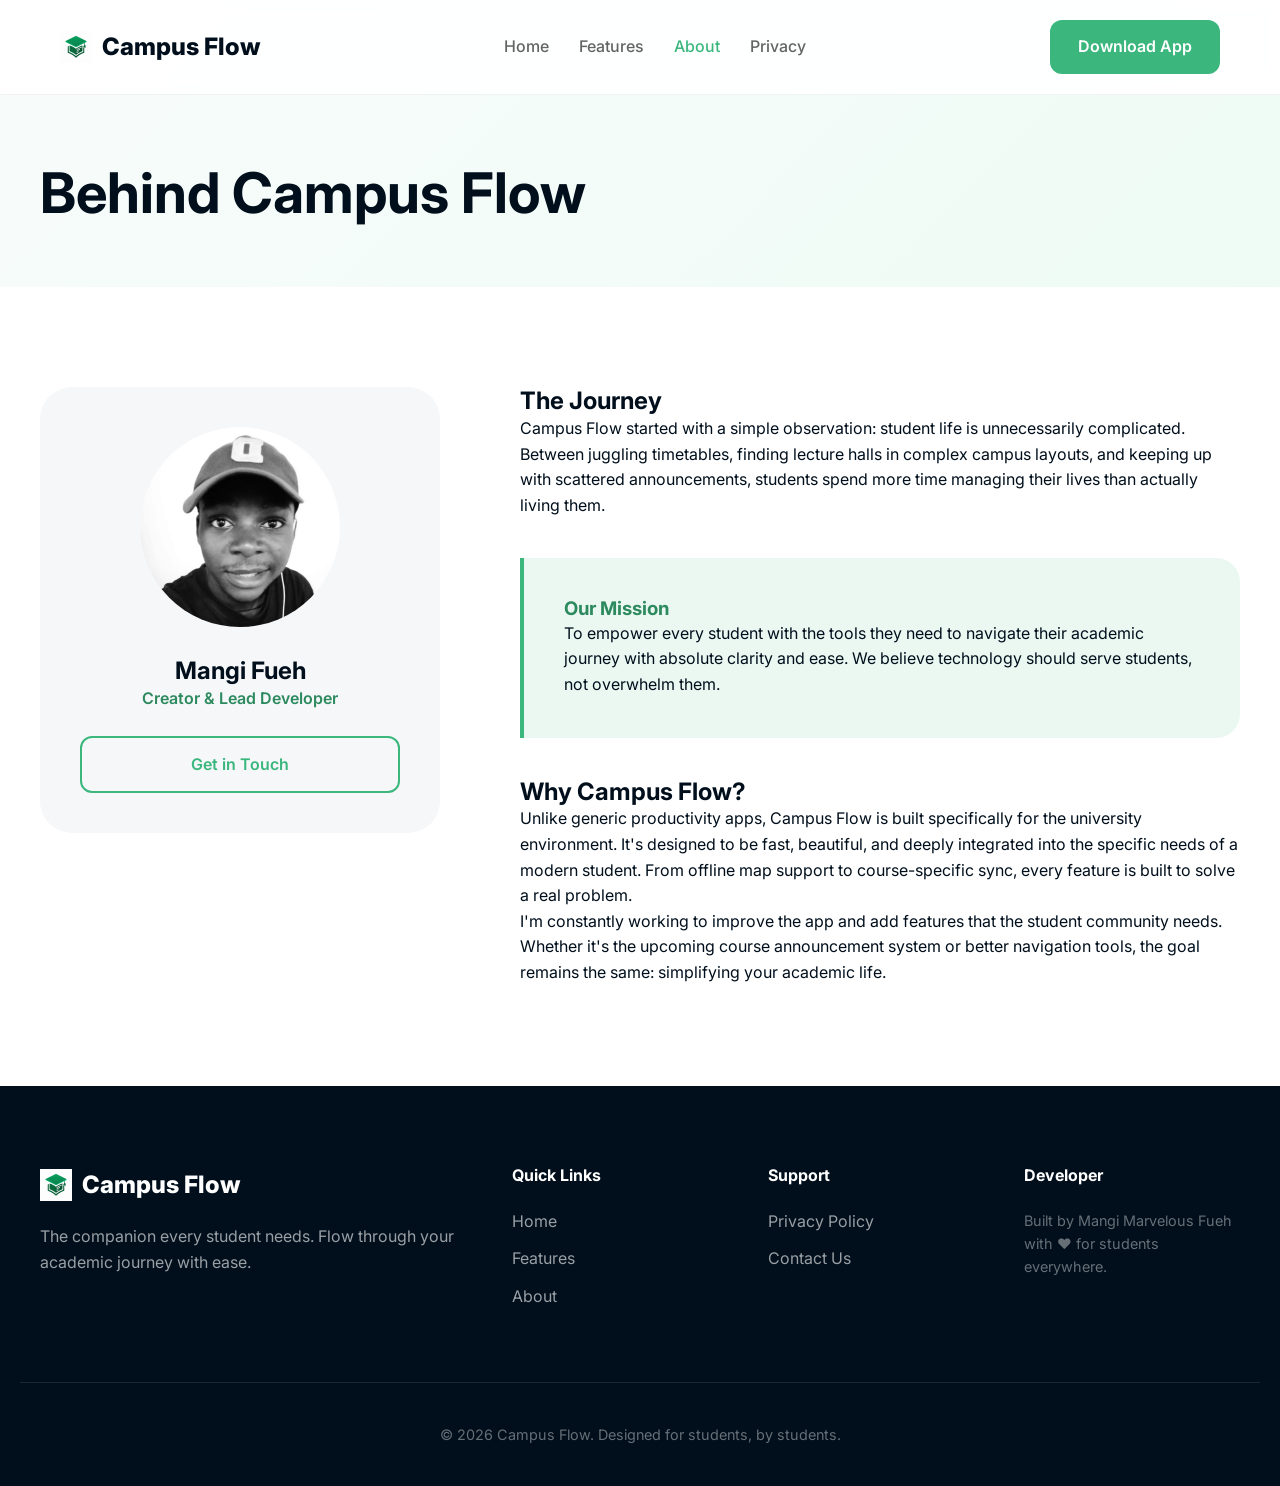
==== about.html @ a7f6c201 "Base Design for campus flow website" ====
<!DOCTYPE html>
<html lang="en">

<head>
    <meta charset="UTF-8">
    <meta name="viewport" content="width=device-width, initial-scale=1.0">
    <title>About Me | Campus Flow</title>
    <link rel="preconnect" href="https://fonts.googleapis.com">
    <link rel="preconnect" href="https://fonts.gstatic.com" crossorigin>
    <link href="https://fonts.googleapis.com/css2?family=Inter:wght@300;400;500;600;700;800&display=swap"
        rel="stylesheet">
    <link rel="stylesheet" href="css/style.css">
    <style>
        .about-grid {
            display: grid;
            grid-template-columns: 400px 1fr;
            gap: 80px;
            align-items: start;
        }

        .profile-card {
            background: var(--light-grey);
            padding: 40px;
            border-radius: 32px;
            text-align: center;
        }

        .profile-img {
            width: 200px;
            height: 200px;
            border-radius: 100px;
            background: var(--primary);
            margin: 0 auto 30px;
            overflow: hidden;
            display: flex;
            align-items: center;
            justify-content: center;
            font-size: 5rem;
            color: white;
        }

        .mission-box {
            padding: 40px;
            border-left: 4px solid var(--primary);
            background: var(--primary-light);
            border-radius: 0 24px 24px 0;
            margin: 40px 0;
        }

        @media (max-width: 968px) {
            .about-grid {
                grid-template-columns: 1fr;
                gap: 40px;
            }
        }
    </style>
</head>

<body>
    <nav class="nav">
        <div class="nav-container">
            <a href="index.html" class="logo">
                <img src="assets/img/logo.png" alt="Campus Flow Logo">
                <span>Campus Flow</span>
            </a>
            <div class="nav-links">
                <a href="index.html">Home</a>
                <a href="features.html">Features</a>
                <a href="about.html" class="active">About</a>
                <a href="privacy.html">Privacy</a>
            </div>
            <a href="#" class="btn btn-primary">Download App</a>
        </div>
    </nav>

    <header
        style="padding-top: 160px; padding-bottom: 60px; background: linear-gradient(135deg, #f8fcfb 0%, #eefbf5 100%);">
        <div class="container">
            <h1 style="font-size: 3.5rem;">Behind Campus Flow</h1>
        </div>
    </header>

    <section>
        <div class="container">
            <div class="about-grid">
                <div class="profile-card">
                    <div class="profile-img"><img src="assets/img/me.png" alt="Founder Picture"></div>
                    <h2>Mangi Fueh</h2>
                    <p style="color: var(--primary-dark); font-weight: 600;">Creator & Lead Developer</p>
                    <div style="margin-top: 24px;">
                        <a href="mailto:fuehmangi410@gmail.com" class="btn btn-outline" style="width: 100%;">Get in
                            Touch</a>
                    </div>
                </div>
                <div class="about-content">
                    <h2>The Journey</h2>
                    <p>Campus Flow started with a simple observation: student life is unnecessarily complicated. Between
                        juggling timetables, finding lecture halls in complex campus layouts, and keeping up with
                        scattered announcements, students spend more time managing their lives than actually living
                        them.</p>

                    <div class="mission-box">
                        <h3 style="margin-top: 0; color: var(--primary-dark);">Our Mission</h3>
                        <p style="margin-bottom: 0;">To empower every student with the tools they need to navigate their
                            academic journey with absolute clarity and ease. We believe technology should serve
                            students, not overwhelm them.</p>
                    </div>

                    <h2>Why Campus Flow?</h2>
                    <p>Unlike generic productivity apps, Campus Flow is built specifically for the university
                        environment. It's designed to be fast, beautiful, and deeply integrated into the specific needs
                        of a modern student. From offline map support to course-specific sync, every feature is built to
                        solve a real problem.</p>

                    <p>I'm constantly working to improve the app and add features that the student community needs.
                        Whether it's the upcoming course announcement system or better navigation tools, the goal
                        remains the same: simplifying your academic life.</p>
                </div>
            </div>
        </div>
    </section>

    <footer class="footer">
        <div class="container footer-grid">
            <div class="footer-about">
                <a href="index.html" class="logo" style="color: white;">
                    <img src="assets/img/logo.png" alt="Campus Flow Logo">
                    <span>Campus Flow</span>
                </a>
                <p>The companion every student needs. Flow through your academic journey with ease.</p>
            </div>
            <div class="footer-links">
                <h4>Quick Links</h4>
                <ul>
                    <li><a href="index.html">Home</a></li>
                    <li><a href="features.html">Features</a></li>
                    <li><a href="about.html">About</a></li>
                </ul>
            </div>
            <div class="footer-links">
                <h4>Support</h4>
                <ul>
                    <li><a href="privacy.html">Privacy Policy</a></li>
                    <li><a href="mailto:fuehmangi410@gmail.com">Contact Us</a></li>
                </ul>
            </div>
            <div class="footer-links">
                <h4>Developer</h4>
                <p style="color: rgba(255,255,255,0.4); font-size: 0.9rem;">Built by Mangi Marvelous Fueh with ❤️ for
                    students
                    everywhere.</p>
            </div>
        </div>
        <div class="footer-bottom">
            <p>&copy; 2026 Campus Flow. Designed for students, by students.</p>
        </div>
    </footer>
    <script src="js/main.js"></script>
</body>

</html>
---- css/style.css ----
:root {
    --primary: #3BB77E;
    --primary-light: #EBF8F2;
    --primary-dark: #2d8a5f;
    --black: #010f1c;
    --grey: #646464;
    --light-grey: #f5f7f9;
    --white: #ffffff;
    --shadow: rgba(59, 183, 126, 0.15);
    --transition: all 0.3s cubic-bezier(0.4, 0, 0.2, 1);
    --max-width: 1200px;
}

* {
    margin: 0;
    padding: 0;
    box-sizing: border-box;
}

body {
    font-family: 'Inter', -apple-system, BlinkMacSystemFont, "Segoe UI", Roboto, Helvetica, Arial, sans-serif;
    background-color: var(--white);
    color: var(--black);
    line-height: 1.6;
    overflow-x: hidden;
}

h1,
h2,
h3,
h4 {
    color: var(--black);
    line-height: 1.2;
}

a {
    transition: var(--transition);
    text-decoration: none;
    color: inherit;
}

ul {
    list-style: none;
}

img {
    max-width: 100%;
    display: block;
}

/* Navbar */
.nav {
    position: fixed;
    top: 0;
    left: 0;
    width: 100%;
    background: rgba(255, 255, 255, 0.9);
    backdrop-filter: blur(10px);
    z-index: 1000;
    padding: 20px 0;
    border-bottom: 1px solid rgba(0, 0, 0, 0.05);
}

.nav-container {
    max-width: var(--max-width);
    margin: 0 auto;
    padding: 0 20px;
    display: flex;
    justify-content: space-between;
    align-items: center;
}

.logo {
    display: flex;
    align-items: center;
    gap: 10px;
    font-weight: 800;
    font-size: 1.5rem;
    color: var(--black);
}

.logo img {
    height: 32px;
}

.nav-links {
    display: flex;
    gap: 30px;
}

.nav-links a {
    font-weight: 500;
    color: var(--grey);
}

.nav-links a:hover,
.nav-links a.active {
    color: var(--primary);
}

.btn {
    display: flex;
    align-items: center;
    justify-content: center;
    padding: 14px 28px;
    border-radius: 12px;
    font-weight: 600;
    cursor: pointer;
    transition: var(--transition);
    border: none;
    height: auto;
}

.btn-primary {
    background: var(--primary);
    color: var(--white);
}

.btn-primary:hover {
    background: var(--primary-dark);
    transform: translateY(-2px);
    box-shadow: 0 10px 20px var(--shadow);
}

.btn-outline {
    border: 2px solid var(--primary);
    color: var(--primary);
    background: transparent;
}

.btn-outline:hover {
    background: var(--primary-light);
}

/* Sections */
section {
    padding: 100px 20px;
}

.container {
    max-width: var(--max-width);
    margin: 0 auto;
}

/* Hero Section */
.hero {
    padding: 180px 20px 100px;
    background: linear-gradient(135deg, #f8fcfb 0%, #e8f5ef 100%);
    position: relative;
    overflow: hidden;
}

.hero-btns {
    display: flex;
    gap: 20px;
    align-items: stretch;
}

.hero-btns .btn-primary {
    padding: 8px 12px;
}

.hero-btns img {
    height: 48px;
}

.hero-grid {
    display: grid;
    grid-template-columns: 1fr 1fr;
    gap: 60px;
    align-items: center;
}

.hero-content h1 {
    font-size: 4rem;
    margin-bottom: 24px;
    background: linear-gradient(to right, var(--black), var(--primary-dark));
    -webkit-background-clip: text;
    -webkit-text-fill-color: transparent;
}

.hero-content p {
    font-size: 1.25rem;
    color: var(--grey);
    margin-bottom: 40px;
}

.hero-image img {
    border-radius: 30px;
    box-shadow: 0 30px 60px rgba(0, 0, 0, 0.1);
    transform: perspective(1000px) rotateY(-5deg) rotateX(5deg);
}

/* Footer */
.footer {
    background: var(--black);
    color: var(--white);
    padding: 80px 20px 40px;
}

.footer-grid {
    display: grid;
    grid-template-columns: 2fr 1fr 1fr 1fr;
    gap: 40px;
    margin-bottom: 60px;
}

.footer-about p {
    color: rgba(255, 255, 255, 0.6);
    margin-top: 20px;
}

.footer-links h4 {
    color: var(--white);
    margin-bottom: 24px;
}

.footer-links ul li {
    margin-bottom: 12px;
}

.footer-links ul li a {
    color: rgba(255, 255, 255, 0.6);
}

.footer-links ul li a:hover {
    color: var(--primary);
}

.footer-bottom {
    padding-top: 40px;
    border-top: 1px solid rgba(255, 255, 255, 0.1);
    text-align: center;
    color: rgba(255, 255, 255, 0.4);
    font-size: 0.9rem;
}

/* Responsive */
@media (max-width: 968px) {
    .hero-grid {
        grid-template-columns: 1fr;
        text-align: center;
    }

    .hero-content h1 {
        font-size: 3rem;
    }

    .hero-btns {
        justify-content: center;
    }

    .footer-grid {
        grid-template-columns: 1fr 1fr;
    }
}

@media (max-width: 576px) {
    .nav-links {
        display: none;
    }

    .logo {
        font-size: 1.2rem;
    }

    .logo img {
        height: 24px;
    }

    .nav .btn {
        padding: 10px 18px;
        font-size: 0.85rem;
        border-radius: 10px;
    }

    .footer-grid {
        grid-template-columns: 1fr;
    }
}
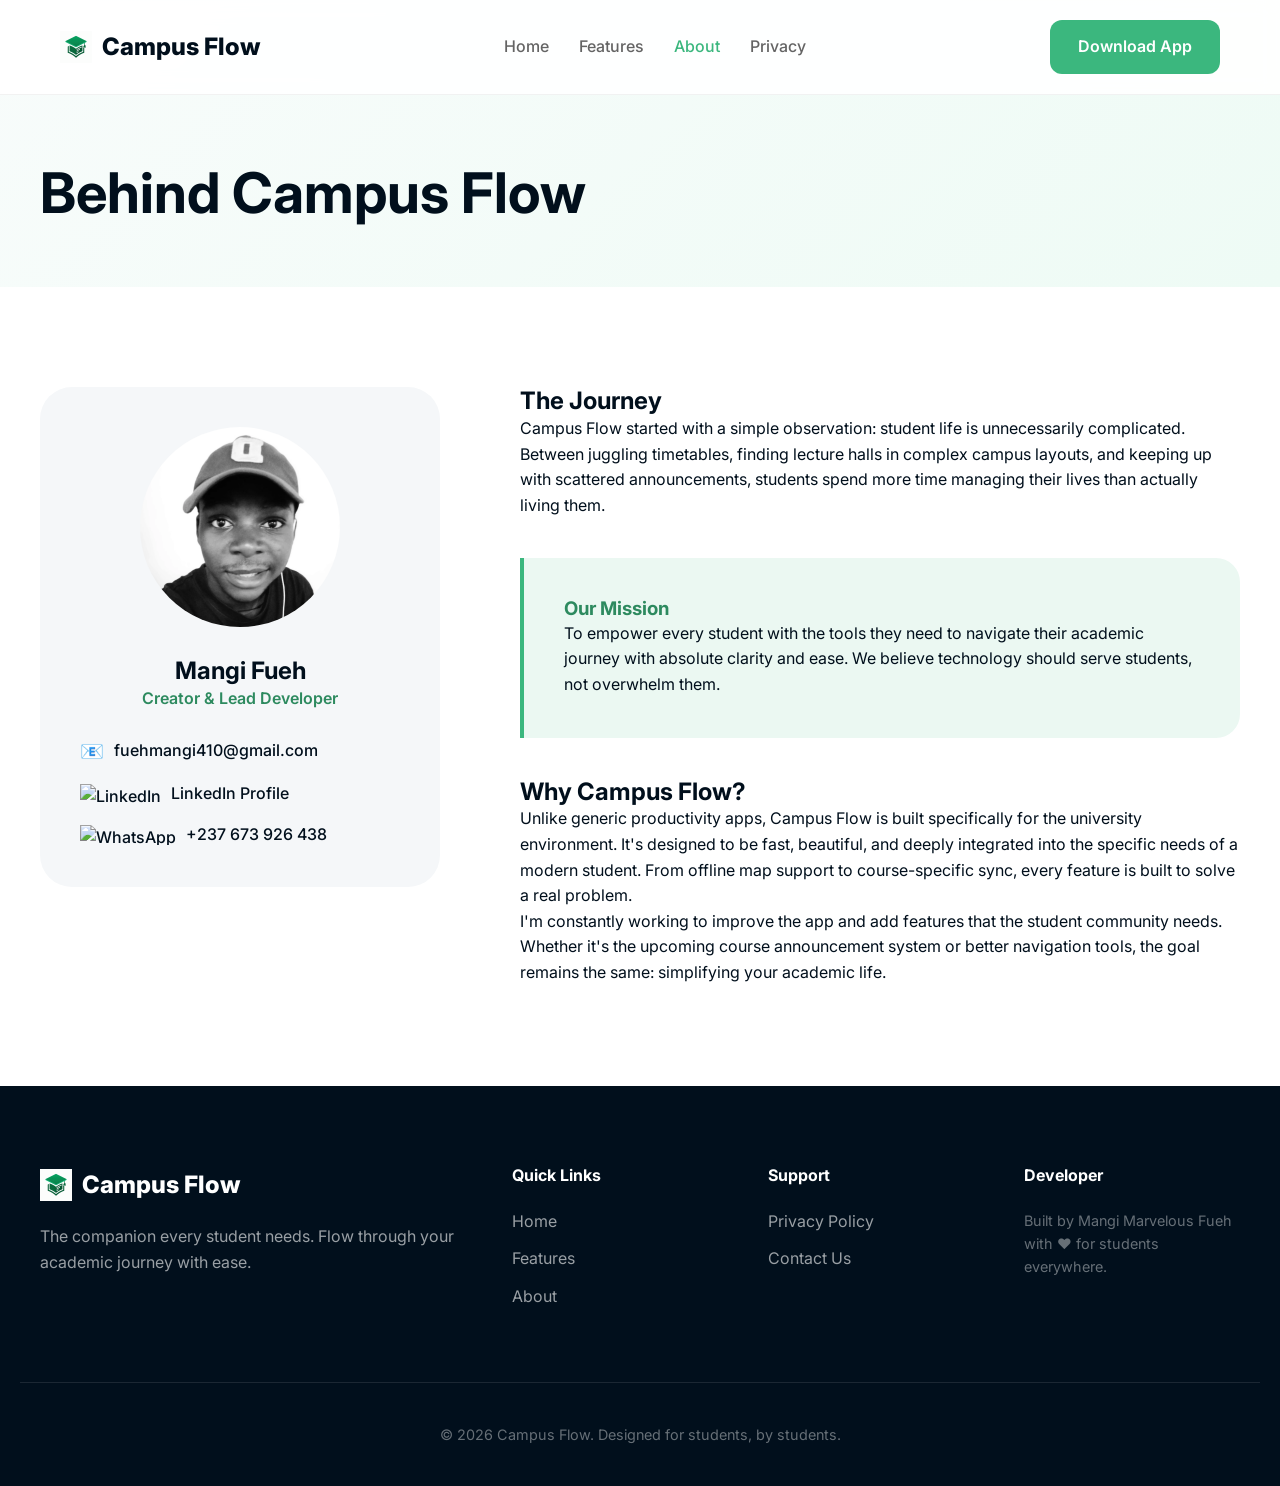
==== commit cecd759f: "Fix responsiveness on features.html and add about info" ====
--- a/about.html
+++ b/about.html
@@ -52,6 +52,10 @@
                 grid-template-columns: 1fr;
                 gap: 40px;
             }
+
+            .about-header {
+                text-align: center;
+            }
         }
     </style>
 </head>
@@ -73,8 +77,8 @@
         </div>
     </nav>
 
-    <header
-        style="padding-top: 160px; padding-bottom: 60px; background: linear-gradient(135deg, #f8fcfb 0%, #eefbf5 100%);">
+    <header class="about-header"
+        style="padding: 160px 20px 60px; background: linear-gradient(135deg, #f8fcfb 0%, #eefbf5 100%);">
         <div class="container">
             <h1 style="font-size: 3.5rem;">Behind Campus Flow</h1>
         </div>
@@ -87,9 +91,27 @@
                     <div class="profile-img"><img src="assets/img/me.png" alt="Founder Picture"></div>
                     <h2>Mangi Fueh</h2>
                     <p style="color: var(--primary-dark); font-weight: 600;">Creator & Lead Developer</p>
-                    <div style="margin-top: 24px;">
-                        <a href="mailto:fuehmangi410@gmail.com" class="btn btn-outline" style="width: 100%;">Get in
-                            Touch</a>
+                    <div class="profile-contacts" style="margin-top: 24px; text-align: left;">
+                        <div style="margin-bottom: 15px;">
+                            <a href="mailto:fuehmangi410@gmail.com"
+                                style="display: flex; align-items: center; gap: 10px; color: var(--black); font-weight: 500;">
+                                <span style="font-size: 1.2rem;">📧</span> fuehmangi410@gmail.com
+                            </a>
+                        </div>
+                        <div style="margin-bottom: 15px;">
+                            <a href="https://www.linkedin.com/in/mangi-fueh-115954221" target="_blank"
+                                style="display: flex; align-items: center; gap: 10px; color: var(--black); font-weight: 500;">
+                                <img src="https://upload.wikimedia.org/wikipedia/commons/c/ca/LinkedIn_logo_initials.png"
+                                    alt="LinkedIn" style="height: 20px;"> LinkedIn Profile
+                            </a>
+                        </div>
+                        <div>
+                            <a href="https://wa.me/237673926438" target="_blank"
+                                style="display: flex; align-items: center; gap: 10px; color: var(--black); font-weight: 500;">
+                                <img src="https://upload.wikimedia.org/wikipedia/commons/6/6b/WhatsApp.svg"
+                                    alt="WhatsApp" style="height: 20px;"> +237 673 926 438
+                            </a>
+                        </div>
                     </div>
                 </div>
                 <div class="about-content">
